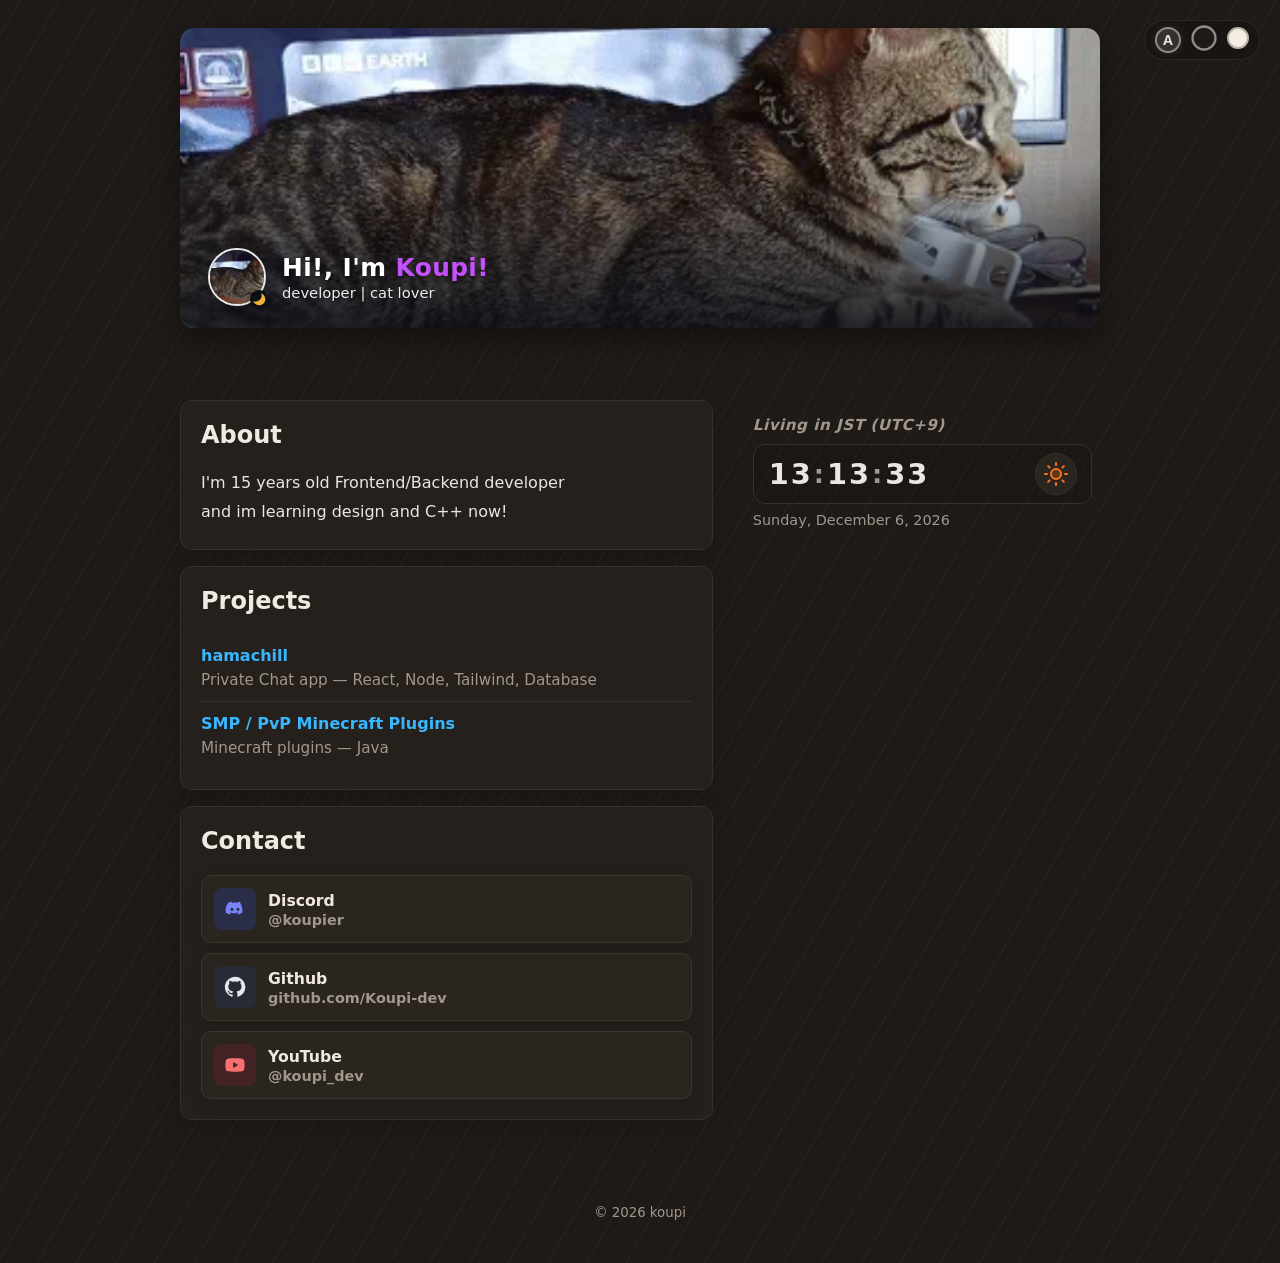
==== index.html @ d5b6e9b8 "aiueo" ====
<!doctype html>
<html lang="ja">

<head>
  <meta charset="utf-8" />
  <meta name="viewport" content="width=device-width,initial-scale=1" />
  <title>koupi</title>
  <link rel="icon" type="image/png" href="https://mc-heads.net/avatar/hamatiii/64">
  <link rel="stylesheet" href="styles.css">
</head>

<body>
  <div class="theme-selector">
    <button class="animation-toggle active" aria-label="Toggle background animation" aria-pressed="true">
      <span class="tooltip">Animation</span>
      <span class="animation-icon">A</span>
    </button>
    <button class="theme-btn theme-btn-dark active" data-theme-select="dark" aria-label="Switch to Brown Tabby theme">
      <span class="tooltip">Brown Tabby</span>
    </button>
    <button class="theme-btn theme-btn-light" data-theme-select="light" aria-label="Switch to Persian theme">
      <span class="tooltip">Persian</span>
    </button>
  </div>

  <header class="site-header">
    <div class="banner-card">
      <img class="banner-image" src="/assets/banner_cat.webp" alt="Banner background">
      <div class="banner-overlay">
        <div class="profile-header">
          <div class="avatar-wrapper">
            <img id="discord-avatar" class="avatar-img" src="/assets/banner_cat.webp" alt="Koupi Avatar">
            <div id="status-badge" class="status-badge" title="Discord Status">
              <svg id="status-svg" viewBox="0 0 16 16">
                <g transform="translate(16, 0) scale(-1, 1)">
                  <path fill="#f0b232" d="M14.5 10.2A6.5 6.5 0 0 1 5.8 1.5a7 7 0 1 0 8.7 8.7Z" />
                </g>
              </svg>
            </div>
          </div>
          <div class="profile-text">
            <h1 class="name">Hi!, I'm <span class="accent-name">Koupi!</span></h1>
            <p class="role">developer | cat lover</p>
          </div>
        </div>
      </div>
    </div>
    <div class="container">
      <span class="sr-only">Koupi — Developer | Cat Lover</span>
    </div>
  </header>

  <main class="container">
    <div class="layout-grid">
      <!-- Left Column: Floating Cards -->
      <div class="main-column">
        <section id="about" class="card">
          <h2>About</h2>
          <p>I'm 15 years old Frontend/Backend developer<br>and im learning design and C++ now!</p>
        </section>

        <section id="projects" class="card">
          <h2>Projects</h2>
          <ul class="projects-list">
            <li>
              <a href="#" target="_blank" rel="noopener noreferrer">hamachill</a>
              <p class="muted">Private Chat app — React, Node, Tailwind, Database</p>
            </li>
            <li>
              <a href="#" target="_blank" rel="noopener noreferrer">SMP / PvP Minecraft Plugins</a>
              <p class="muted">Minecraft plugins — Java</p>
            </li>
          </ul>
        </section>

        <section id="contact" class="card">
          <h2>Contact</h2>
          <div class="contact-links">
            <a class="contact-link discord" href="https://discord.com/users/1322049832696938581" target="_blank" rel="noopener noreferrer">
              <span class="contact-icon" aria-hidden="true">
                <svg viewBox="0 0 24 24" role="img">
                  <path d="M19.5 5.2a15.5 15.5 0 0 0-3.9-1.2l-.2.4c-.2.3-.3.6-.4.9a14.5 14.5 0 0 0-6 0 8 8 0 0 0-.6-1.3 15.5 15.5 0 0 0-3.9 1.2C2.1 8.8 1.5 12.3 1.8 15.7a15.8 15.8 0 0 0 4.8 2.4l.9-1.5c-.5-.2-1-.5-1.5-.7l.4-.3c2.9 1.3 6.1 1.3 9.1 0l.4.3c-.5.3-1 .5-1.5.7l.9 1.5a15.8 15.8 0 0 0 4.8-2.4c.4-3.9-.7-7.4-2.6-10.5ZM8.7 14.1c-.9 0-1.6-.8-1.6-1.8s.7-1.8 1.6-1.8 1.6.8 1.6 1.8-.7 1.8-1.6 1.8Zm6.6 0c-.9 0-1.6-.8-1.6-1.8s.7-1.8 1.6-1.8 1.6.8 1.6 1.8-.7 1.8-1.6 1.8Z" />
                </svg>
              </span>
              <span>
                <strong>Discord</strong>
                <span>@koupier</span>
              </span>
            </a>
            <a class="contact-link github" href="https://github.com/Koupi-dev/" target="_blank" rel="noopener noreferrer">
              <span class="contact-icon" aria-hidden="true">
                <svg viewBox="0 0 24 24" role="img">
                  <path d="M12 .8a11.2 11.2 0 0 0-3.5 21.8c.6.1.8-.2.8-.6v-2c-3.2.7-3.9-1.4-3.9-1.4-.5-1.3-1.2-1.7-1.2-1.7-1-.7.1-.7.1-.7 1.1.1 1.7 1.2 1.7 1.2 1 1.7 2.6 1.2 3.3.9.1-.7.4-1.2.7-1.5-2.6-.3-5.3-1.3-5.3-5.6 0-1.2.4-2.2 1.2-3-.1-.3-.5-1.5.1-3 0 0 .9-.3 3.1 1.1a10.8 10.8 0 0 1 5.6 0c2.1-1.4 3.1-1.1 3.1-1.1.6 1.5.2 2.7.1 3 .7.8 1.2 1.8 1.2 3 0 4.3-2.7 5.3-5.3 5.6.4.4.8 1.1.8 2.2v3.1c0 .4.2.7.8.6A11.2 11.2 0 0 0 12 .8Z" />
                </svg>
              </span>
              <span>
                <strong>Github</strong>
                <span>github.com/Koupi-dev</span>
              </span>
            </a>
            <a class="contact-link youtube" href="https://www.youtube.com/@koupi_dev" target="_blank" rel="noopener noreferrer">
              <span class="contact-icon" aria-hidden="true">
                <svg viewBox="0 0 24 24" role="img">
                  <path d="M22 7.2a3 3 0 0 0-2.1-2.1C18 4.6 12 4.6 12 4.6s-6 0-7.9.5A3 3 0 0 0 2 7.2 31.2 31.2 0 0 0 1.5 12c0 1.6.2 3.2.5 4.8a3 3 0 0 0 2.1 2.1c1.9.5 7.9.5 7.9.5s6 0 7.9-.5a3 3 0 0 0 2.1-2.1c.3-1.6.5-3.2.5-4.8s-.2-3.2-.5-4.8ZM10 15.2V8.8l5.5 3.2-5.5 3.2Z" />
                </svg>
              </span>
              <span>
                <strong>YouTube</strong>
                <span>@koupi_dev</span>
              </span>
            </a>
          </div>
        </section>
      </div>

      <!-- Right Column: Flat Side Modules -->
      <div class="side-column">
        <div class="flat-module">
          <h3 class="module-title" style="text-transform: none; font-style: italic; font-size: 0.95rem; letter-spacing: 0.5px;">Living in JST (UTC+9)</h3>
          <div class="clock-wrapper">
            <div class="clock-container">
              <!-- Hours -->
              <div class="digit-slider">
                <div class="digit-col" id="h-tens">
                  <div>0</div><div>1</div><div>2</div><div>3</div><div>4</div><div>5</div><div>6</div><div>7</div><div>8</div><div>9</div>
                </div>
              </div>
              <div class="digit-slider">
                <div class="digit-col" id="h-units">
                  <div>0</div><div>1</div><div>2</div><div>3</div><div>4</div><div>5</div><div>6</div><div>7</div><div>8</div><div>9</div>
                </div>
              </div>
              
              <span class="clock-colon">:</span>
              
              <!-- Minutes -->
              <div class="digit-slider">
                <div class="digit-col" id="m-tens">
                  <div>0</div><div>1</div><div>2</div><div>3</div><div>4</div><div>5</div><div>6</div><div>7</div><div>8</div><div>9</div>
                </div>
              </div>
              <div class="digit-slider">
                <div class="digit-col" id="m-units">
                  <div>0</div><div>1</div><div>2</div><div>3</div><div>4</div><div>5</div><div>6</div><div>7</div><div>8</div><div>9</div>
                </div>
              </div>
              
              <span class="clock-colon">:</span>
              
              <!-- Seconds -->
              <div class="digit-slider">
                <div class="digit-col" id="s-tens">
                  <div>0</div><div>1</div><div>2</div><div>3</div><div>4</div><div>5</div><div>6</div><div>7</div><div>8</div><div>9</div>
                </div>
              </div>
              <div class="digit-slider">
                <div class="digit-col" id="s-units">
                  <div>0</div><div>1</div><div>2</div><div>3</div><div>4</div><div>5</div><div>6</div><div>7</div><div>8</div><div>9</div>
                </div>
              </div>
            </div>
            
            <div id="time-period-icon" class="time-period-icon" title="Time of Day">
              <!-- Dynamically populated SVG -->
            </div>
          </div>
          <div id="clock-date" class="date-display">Loading date...</div>
        </div>


      </div>
    </div>
  </main>

  <footer class="site-footer">
    <div class="container">
      <small>&copy; <span id="year"></span> koupi</small>
    </div>
  </footer>

  <script>
    console.log(
      `%c
  /\\_/\\  
 ( o.o )  Welcome to koupi.dev!
  > ^ <   I knew that you were watching here!
`,
      'color: #38b6ff; font-weight: bold; font-size: 14px; font-family: monospace;'
    );

    document.getElementById('year').textContent = new Date().getFullYear();

    // Random vibrant color for Koupi! on every load with identical lightness & saturation
    function setRandomKoupiColor() {
      const accentEl = document.querySelector('.accent-name');
      if (accentEl) {
        const randomHue = Math.floor(Math.random() * 360);
        accentEl.style.color = `hsl(${randomHue}, 95%, 65%)`;
      }
    }
    setRandomKoupiColor();

    // Theme Switcher Logic (Select specific theme on button click)
    const themeButtons = document.querySelectorAll('.theme-btn');
    const animationToggle = document.querySelector('.animation-toggle');
    let currentTheme = localStorage.getItem('theme') || 'dark';
    let animationEnabled = localStorage.getItem('backgroundAnimation');
    animationEnabled = animationEnabled === null ? true : animationEnabled === 'true';

    applyTheme(currentTheme);
    setBackgroundAnimation(animationEnabled);

    themeButtons.forEach(btn => {
      btn.addEventListener('click', () => {
        const theme = btn.dataset.themeSelect;
        currentTheme = theme;
        applyTheme(theme);
        localStorage.setItem('theme', theme);
      });
    });

    if (animationToggle) {
      animationToggle.addEventListener('click', () => {
        animationEnabled = !animationEnabled;
        setBackgroundAnimation(animationEnabled);
        localStorage.setItem('backgroundAnimation', String(animationEnabled));
      });
    }

    function applyTheme(theme) {
      themeButtons.forEach(btn => {
        if (btn.dataset.themeSelect === theme) {
          btn.classList.add('active');
        } else {
          btn.classList.remove('active');
        }
      });

      if (theme === 'light') {
        document.documentElement.setAttribute('data-theme', 'light');
      } else {
        document.documentElement.removeAttribute('data-theme');
      }
    }

    function setBackgroundAnimation(enabled) {
      const body = document.body;
      if (enabled) {
        body.classList.remove('bg-animation-paused');
        animationToggle.classList.add('active');
        animationToggle.setAttribute('aria-pressed', 'true');
      } else {
        body.classList.add('bg-animation-paused');
        animationToggle.classList.remove('active');
        animationToggle.setAttribute('aria-pressed', 'false');
      }
    }

    // JST Clock Logic with sliding animation & time period icon
    function updateJSTTime() {
      const now = new Date();
      // JST formatter
      const timeFormatter = new Intl.DateTimeFormat('ja-JP', {
        timeZone: 'Asia/Tokyo',
        hour: '2-digit',
        minute: '2-digit',
        second: '2-digit',
        hour12: false
      });
      const dateFormatter = new Intl.DateTimeFormat('en-US', {
        timeZone: 'Asia/Tokyo',
        weekday: 'long',
        year: 'numeric',
        month: 'long',
        day: 'numeric'
      });

      const timeParts = timeFormatter.formatToParts(now);
      const dateStr = dateFormatter.format(now);

      const hours = timeParts.find(p => p.type === 'hour').value;
      const minutes = timeParts.find(p => p.type === 'minute').value;
      const seconds = timeParts.find(p => p.type === 'second').value;

      // Update sliding digits
      updateDigitColumn('h-tens', hours[0]);
      updateDigitColumn('h-units', hours[1]);
      updateDigitColumn('m-tens', minutes[0]);
      updateDigitColumn('m-units', minutes[1]);
      updateDigitColumn('s-tens', seconds[0]);
      updateDigitColumn('s-units', seconds[1]);

      // Update date
      const dateEl = document.getElementById('clock-date');
      if (dateEl) dateEl.textContent = dateStr;

      // Update day/night period icon
      updatePeriodIcon(hours);
    }

    function updateDigitColumn(id, digit) {
      const col = document.getElementById(id);
      if (col) {
        col.style.transform = `translateY(-${digit * 10}%)`;
      }
    }

    let manualPeriodOverride = null; // null (auto), 'day', 'night'

    const timePeriodIconEl = document.getElementById('time-period-icon');
    if (timePeriodIconEl) {
      timePeriodIconEl.style.cursor = 'pointer';
      timePeriodIconEl.addEventListener('click', () => {
        if (manualPeriodOverride === null) {
          manualPeriodOverride = 'day';
        } else if (manualPeriodOverride === 'day') {
          manualPeriodOverride = 'night';
        } else {
          manualPeriodOverride = null;
        }
        // Force refresh JST display with current override
        updateJSTTime();
      });
    }

    function updatePeriodIcon(hours) {
      const iconEl = document.getElementById('time-period-icon');
      if (!iconEl) return;
      
      let targetPeriod = manualPeriodOverride;
      
      if (targetPeriod === null) {
        const hr = parseInt(hours, 10);
        // Daytime: 6:00 to 17:59 (6 <= hr < 18)
        if (hr >= 6 && hr < 18) {
          targetPeriod = 'day';
        } else {
          targetPeriod = 'night';
        }
      }

      let svgContent = '';
      if (targetPeriod === 'day') {
        // Simple minimal Sun - Orange
        svgContent = `<svg viewBox="0 0 24 24" fill="none" stroke="#f97316" stroke-width="2" stroke-linecap="round" stroke-linejoin="round" class="period-svg day"><circle cx="12" cy="12" r="5" fill="#f97316" fill-opacity="0.25"/><path d="M12 1v2M12 21v2M4.22 4.22l1.42 1.42M18.36 18.36l1.42 1.42M1 12h2M21 12h2M4.22 19.78l1.42-1.42M18.36 5.64l1.42-1.42"/></svg>`;
      } else {
        // Simple minimal Moon - Yellow
        svgContent = `<svg viewBox="0 0 24 24" fill="none" stroke="#eab308" stroke-width="2" stroke-linecap="round" stroke-linejoin="round" class="period-svg night"><path d="M21 12.79A9 9 0 1 1 11.21 3 7 7 0 0 0 21 12.79z" fill="#eab308" fill-opacity="0.25"/></svg>`;
      }
      
      if (iconEl.innerHTML !== svgContent) {
        iconEl.innerHTML = svgContent;
      }

      const prefix = manualPeriodOverride ? '[Manual] ' : '';
      const names = { day: 'Daytime', night: 'Nighttime' };
      iconEl.setAttribute('title', `${prefix}${names[targetPeriod]} (Click to toggle)`);
    }

    setInterval(updateJSTTime, 1000);
    updateJSTTime();

    const statusSVGs = {
      online: '<circle cx="8" cy="8" r="8" fill="#23a55a"/>',
      idle: '<g transform="translate(16, 0) scale(-1, 1)"><path fill="#f0b232" d="M14.5 10.2A6.5 6.5 0 0 1 5.8 1.5a7 7 0 1 0 8.7 8.7Z"/></g>',
      dnd: '<circle cx="8" cy="8" r="8" fill="#f23f43"/><rect x="3.5" y="6.5" width="9" height="3" rx="1.5" fill="#ffffff"/>',
      offline: '<circle cx="8" cy="8" r="8" fill="#80848e"/><circle cx="8" cy="8" r="4.2" fill="#12141d"/>'
    };

    function triggerHeaderAnimation() {
      const headerEl = document.querySelector('.profile-header');
      if (headerEl && !headerEl.classList.contains('loaded')) {
        headerEl.classList.add('loaded');
      }
    }

    // Fallback timeout in case fetch takes > 1.5s
    setTimeout(triggerHeaderAnimation, 1500);

    async function fetchLanyardData() {
      try {
        const res = await fetch('https://api.lanyard.rest/v1/users/1322049832696938581');
        const json = await res.json();
        if (json.success && json.data) {
          const data = json.data;
          if (data.discord_user && data.discord_user.avatar) {
            const user = data.discord_user;
            const avatarUrl = `https://cdn.discordapp.com/avatars/${user.id}/${user.avatar}.png?size=128`;
            document.getElementById('discord-avatar').src = avatarUrl;
          }
          const status = data.discord_status || 'offline';
          const statusSvgEl = document.getElementById('status-svg');
          if (statusSvgEl && statusSVGs[status]) {
            statusSvgEl.innerHTML = statusSVGs[status];
          }
        }
      } catch (err) {
        console.error('Failed to fetch Lanyard data:', err);
      } finally {
        triggerHeaderAnimation();
      }
    }

    fetchLanyardData();
    setInterval(fetchLanyardData, 10000);
  </script>
</body>

</html>
---- styles.css ----
@import url('https://fonts.googleapis.com/css2?family=Space+Mono:wght@700&display=swap');

/* ── Theme Variables ── */
:root{
  --banner-height:300px;
  --banner-aspect:3/1;
  --banner-card-width:920px;
  --content-width:min(95%, var(--banner-card-width));

  /* Dark: Kijitora + Retro Console */
  --body-bg:#1e1a17;
  --body-color:#ede6e0;
  --card-bg:#25201c;
  --card-border:#38302a;
  --muted:#a3978c;
  --link:#38b6ff;
  --card-h2:#f0eae2;
  --contact-bg:#2b2520;
  --contact-border:#3d342d;
  --contact-hover-bg:#332c26;
  --contact-hover-border:#54483e;
  --contact-strong:#f0e8e2;
  --discord-icon-bg:#2a2d48; --discord-icon-color:#7983f5;
  --github-icon-bg:#272b35;  --github-icon-color:#e2e8f0;
  --youtube-icon-bg:#442327; --youtube-icon-color:#f87171;
  --scrollbar-track:#1c1917;
  --scrollbar-thumb:#3d342d;
  --scrollbar-thumb-hover:#54483e;
  --stripe-color:rgba(255,255,255,0.025);
  --stripe-color2:rgba(255,255,255,0.04);
  --stripe-color3:rgba(255,255,255,0.02);
}

[data-theme="light"]{
  /* Light: Persian + Retro Console */
  --body-bg:#f5ede3;
  --body-color:#3b2f28;
  --card-bg:#fffcf7;
  --card-border:#e8d9cc;
  --muted:#9a7e70;
  --link:#c47d3b;
  --card-h2:#3b2f28;
  --contact-bg:#fff9f4;
  --contact-border:#e8d9cc;
  --contact-hover-bg:#fdf0e6;
  --contact-hover-border:#d4b49c;
  --contact-strong:#3b2f28;
  --discord-icon-bg:#e8ebff; --discord-icon-color:#5865f2;
  --github-icon-bg:#edf2ee;  --github-icon-color:#273142;
  --youtube-icon-bg:#ffe4e6; --youtube-icon-color:#ef4444;
  --scrollbar-track:#f5ede3;
  --scrollbar-thumb:#d4b49c;
  --scrollbar-thumb-hover:#c09a80;
  --stripe-color:rgba(60,30,10,0.04);
  --stripe-color2:rgba(60,30,10,0.065);
  --stripe-color3:rgba(60,30,10,0.03);
}

/* ── Reset & Base ── */
*{box-sizing:border-box}
body{
  font-family:Inter, system-ui, -apple-system, "Segoe UI", Roboto, "Helvetica Neue", Arial;
  margin:0;
  color:var(--body-color);
  position:relative;
  overflow-x:hidden;
  background-color:var(--body-bg);
  background-image:
    repeating-linear-gradient(
      -60deg,
      transparent 0px,
      transparent 6px,
      var(--stripe-color) 6px,
      var(--stripe-color) 7px,
      transparent 7px,
      transparent 14px,
      var(--stripe-color2) 14px,
      var(--stripe-color2) 15px,
      transparent 15px,
      transparent 24px,
      var(--stripe-color3) 24px,
      var(--stripe-color3) 25px,
      transparent 25px,
      transparent 34px
    );
  background-size: 250% 250%;
  animation: backgroundPan 40s linear infinite;
  transition:background-color 0.45s ease, color 0.45s ease;
}

body.bg-animation-paused{
  animation-play-state: paused !important;
}

@keyframes backgroundPan {
  0% { background-position: 0% 0%; }
  100% { background-position: 50% 50%; }
}

/* ── Theme Selector (Dots in Top-Right) ── */
.theme-selector{
  position:fixed;
  top:20px;
  right:20px;
  z-index:100;
  display:flex;
  gap:12px;
  padding:6px 10px;
  border-radius:30px;
  background:rgba(0,0,0,0.2);
  backdrop-filter:blur(8px);
  -webkit-backdrop-filter:blur(8px);
  border:1px solid rgba(255,255,255,0.08);
}
.animation-toggle{
  width:26px;
  height:26px;
  border-radius:50%;
  border:2px solid rgba(255,255,255,0.18);
  background:rgba(255,255,255,0.08);
  color:#ede6e0;
  font-size:0.9rem;
  font-weight:700;
  cursor:pointer;
  position:relative;
  display:grid;
  place-items:center;
  transition:transform 0.2s ease, border-color 0.3s ease, background-color 0.3s ease, box-shadow 0.3s ease;
  padding:0;
}
.animation-toggle:hover{
  transform:scale(1.12);
}
.animation-toggle.active{
  border-color:#8c8c8c !important;
  background:rgba(255,255,255,0.12);
  box-shadow:0 0 6px rgba(140,140,140,0.2);
}
.animation-icon{
  display:inline-block;
  line-height:1;
}
.theme-btn{
  width:22px;
  height:22px;
  border-radius:50%;
  border:2px solid transparent;
  cursor:pointer;
  position:relative;
  transition:transform 0.2s ease, border-color 0.3s ease, background-color 0.3s ease;
  padding:0;
  display:grid;
  place-items:center;
}
.theme-btn.active{
  border-color:#8c8c8c !important;
  transform:scale(1.15);
  box-shadow:0 0 8px rgba(0,0,0,0.2);
}
.theme-btn-dark{
  background:#1e1a17;
  border-color:rgba(255,255,255,0.4);
}
.theme-btn-light{
  background:#f5ede3;
  border-color:rgba(0,0,0,0.25);
}
.theme-btn:hover,
.animation-toggle:hover{
  transform:scale(1.2);
}

/* Tooltip with English breed names */
.theme-selector button .tooltip{
  position:absolute;
  bottom:-32px;
  left:50%;
  transform:translateX(-50%) translateY(4px);
  background:rgba(18,16,14,0.9);
  color:#ede6e0;
  padding:4px 8px;
  font-size:0.7rem;
  font-weight:600;
  border-radius:4px;
  white-space:nowrap;
  opacity:0;
  pointer-events:none;
  box-shadow:0 4px 10px rgba(0,0,0,0.3);
  transition:opacity 0.2s ease, transform 0.2s ease;
  border:1px solid rgba(255,255,255,0.08);
}
.theme-selector button:hover .tooltip{
  opacity:1;
  transform:translateX(-50%) translateY(0);
}

/* ── Layout Grid (2 Columns) ── */
.layout-grid{
  display:grid;
  grid-template-columns:1.5fr 1fr;
  gap:32px;
  align-items:start;
}
.container{width:var(--content-width);margin:0 auto;padding:24px 0}
.site-header{padding:28px 0 12px;border-bottom:none;overflow:visible;position:relative;z-index:1}

/* ── Banner ── */
.banner-card{
  width:var(--content-width);margin:0 auto;
  height:var(--banner-height);aspect-ratio:var(--banner-aspect);
  overflow:hidden;border-radius:14px;position:relative;
  background:#0d0f17;
  box-shadow:0 10px 28px rgba(0,0,0,.4);
  z-index:1;
}
.banner-card::after{content:"";position:absolute;bottom:0;left:0;right:0;height:55%;background:linear-gradient(to bottom,rgba(0,0,0,0),rgba(13,15,23,0.85));z-index:1;pointer-events:none}
.banner-image{width:100%;height:100%;object-fit:cover;object-position:center center;display:block;background-color:#000}
.banner-overlay{position:absolute;left:28px;bottom:22px;color:#fff;z-index:2}

/* ── Profile Header ── */
.profile-header{display:flex;align-items:center;gap:16px}
.avatar-wrapper{position:relative;flex-shrink:0;width:58px;height:58px;opacity:0}
.avatar-img{width:100%;height:100%;border-radius:50%;object-fit:cover;border:2px solid rgba(255,255,255,0.9);box-shadow:0 4px 14px rgba(0,0,0,0.35)}
.status-badge{position:absolute;bottom:-2px;right:-2px;width:18px;height:18px;background:#0d0f17;border-radius:50%;display:flex;align-items:center;justify-content:center;z-index:3;box-shadow:0 2px 6px rgba(0,0,0,0.4)}
.status-badge svg{width:14px;height:14px;display:block}
.profile-text{display:flex;flex-direction:column;gap:2px;opacity:0}

.profile-header.loaded .avatar-wrapper{animation:avatarPop 0.55s cubic-bezier(0.16,1,0.3,1) forwards}
.profile-header.loaded .profile-text{animation:textSlideRight 0.65s cubic-bezier(0.16,1,0.3,1) 0.1s forwards}

@keyframes avatarPop{0%{opacity:0;transform:scale(0.5)}100%{opacity:1;transform:scale(1)}}
@keyframes textSlideRight{0%{opacity:0;transform:translateX(-24px)}100%{opacity:1;transform:translateX(0)}}

.banner-overlay .name{font-size:1.55rem;margin:0;color:#fff;letter-spacing:0.4px;text-shadow:0 2px 6px rgba(0,0,0,0.6)}
.accent-name{font-weight:700}
.banner-overlay .role{margin:0;color:rgba(255,255,255,0.92);font-size:0.92rem;text-shadow:0 1px 4px rgba(0,0,0,0.6)}

/* ── Floating Cards (Left Column) ── */
.card{
  background:var(--card-bg);
  border:1px solid var(--card-border);
  border-radius:12px;padding:20px;margin:0 0 16px 0;
  box-shadow:0 8px 24px rgba(0,0,0,.15);
  transition:background 0.45s ease, border-color 0.45s ease, box-shadow 0.45s ease;
}
.card h2{margin-top:0;color:var(--card-h2);transition:color 0.45s ease}
#about p{line-height:1.8;margin:12px 0 2px}

main.container{padding-top:12px;position:relative;z-index:1}
.projects-list{list-style:none;padding:0;margin:0}
.projects-list li{padding:12px 0;border-bottom:1px solid var(--card-border);transition:border-color 0.45s ease}
.projects-list li:last-child{border-bottom:none}
a{color:var(--link);text-decoration:none;font-weight:600;transition:color 0.45s ease}
.muted{color:var(--muted);margin:6px 0 0;font-size:0.95rem;transition:color 0.45s ease}

/* ── Contact Links ── */
.contact-links{display:grid;gap:10px;margin-top:12px}
.contact-link{
  display:flex;align-items:center;gap:12px;padding:12px;
  border:1px solid var(--contact-border);border-radius:10px;
  background:var(--contact-bg);color:var(--body-color);
  box-shadow:0 6px 16px rgba(0,0,0,.12);
  transition:background 0.3s ease, border-color 0.3s ease, color 0.45s ease, box-shadow 0.2s ease;
}
.contact-link:hover{border-color:var(--contact-hover-border);background:var(--contact-hover-bg)}
.contact-icon{display:grid;place-items:center;flex:0 0 42px;width:42px;height:42px;border-radius:8px;transition:background 0.45s ease}
.contact-icon svg{width:22px;height:22px;fill:currentColor}
.contact-link strong{display:block;margin-bottom:2px;font-size:.98rem;color:var(--contact-strong);transition:color 0.45s ease}
.contact-link span span{display:block;color:var(--muted);font-size:.9rem;overflow-wrap:anywhere}
.contact-link.discord .contact-icon{background:var(--discord-icon-bg);color:var(--discord-icon-color)}
.contact-link.github  .contact-icon{background:var(--github-icon-bg); color:var(--github-icon-color)}
.contact-link.youtube .contact-icon{background:var(--youtube-icon-bg);color:var(--youtube-icon-color)}

/* ── Flat Side Panels (Right Column) ── */
.side-column{
  background:transparent;
}
.flat-module{
  border-bottom:2px solid var(--card-border);
  padding:16px 8px;
  transition:border-color 0.45s ease;
}
.flat-module:last-child{
  border-bottom:none;
}
.module-title{
  font-size:0.8rem;
  text-transform:uppercase;
  letter-spacing:1.2px;
  color:var(--muted);
  margin:0 0 10px 0;
  font-weight:700;
  transition:color 0.45s ease;
}

/* ── JST Clock Display & Animation ── */
.clock-wrapper{
  display:flex;
  align-items:center;
  justify-content:space-between;
  gap:16px;
  background:rgba(0,0,0,0.1);
  padding:8px 14px;
  border-radius:12px;
  border:1px solid var(--card-border);
  transition:border-color 0.45s ease;
}
.clock-container{
  display:flex;
  align-items:center;
}
.digit-slider{
  height:36px;
  width:22px;
  overflow:hidden;
  display:inline-block;
  position:relative;
}
.digit-col{
  display:flex;
  flex-direction:column;
  transition:transform 0.45s cubic-bezier(0.85, 0, 0.15, 1);
}
.digit-col div{
  height:36px;
  line-height:36px;
  text-align:center;
  font-family:inherit;
  font-size:1.8rem;
  font-weight:700;
  color:var(--body-color);
  transition:color 0.45s ease;
}
.clock-colon{
  font-family:inherit;
  font-size:1.6rem;
  font-weight:700;
  color:var(--muted);
  line-height:36px;
  height:36px;
  display:inline-block;
  padding:0 2px;
  animation:colonBlink 1s infinite steps(1) alternate;
  transition:color 0.45s ease;
}
@keyframes colonBlink{
  0%, 100% { opacity:1; }
  50% { opacity:0.35; }
}
.time-period-icon{
  width:42px;
  height:42px;
  display:flex;
  align-items:center;
  justify-content:center;
  border-radius:50%;
  background:var(--contact-bg);
  border:1px solid var(--card-border);
  transition:background 0.45s ease, border-color 0.45s ease;
  flex-shrink:0;
}
.period-svg{
  width:24px;
  height:24px;
  display:block;
}

.date-display{
  font-size:0.9rem;
  color:var(--muted);
  margin-top:8px;
  font-weight:500;
  transition:color 0.45s ease;
}

.sr-only{position:absolute;width:1px;height:1px;padding:0;margin:-1px;overflow:hidden;clip:rect(0,0,0,0);white-space:nowrap;border:0}

/* ── Footer & Scrollbar ── */
.site-footer{padding:18px 0;color:var(--muted);text-align:center;transition:color 0.45s ease}
::-webkit-scrollbar{width:10px}
::-webkit-scrollbar-track{background:var(--scrollbar-track)}
::-webkit-scrollbar-thumb{background:var(--scrollbar-thumb);border-radius:5px}
::-webkit-scrollbar-thumb:hover{background:var(--scrollbar-thumb-hover)}

/* ── Responsive ── */
@media(max-width:900px){
  .layout-grid{grid-template-columns:1fr;gap:24px}
  .banner-card{height:180px}.banner-overlay{left:20px;bottom:16px}.avatar-wrapper{width:48px;height:48px}.banner-overlay .name{font-size:1.3rem}
  .flat-module{border-bottom:2px solid var(--card-border);padding:20px 0}
  .clock-wrapper{padding:6px 12px}
  .digit-slider{height:30px;width:18px}
  .digit-col div{height:30px;line-height:30px;font-size:1.5rem}
  .clock-colon{font-size:1.3rem;line-height:30px;height:30px}
}
@media(max-width:600px){
  .banner-card{height:140px}.banner-overlay{left:14px;bottom:12px}.avatar-wrapper{width:42px;height:42px}.profile-header{gap:12px}.banner-overlay .name{font-size:1.1rem}.banner-overlay .role{font-size:0.8rem}.container{padding:16px 0}main.container{padding-top:10px}
}
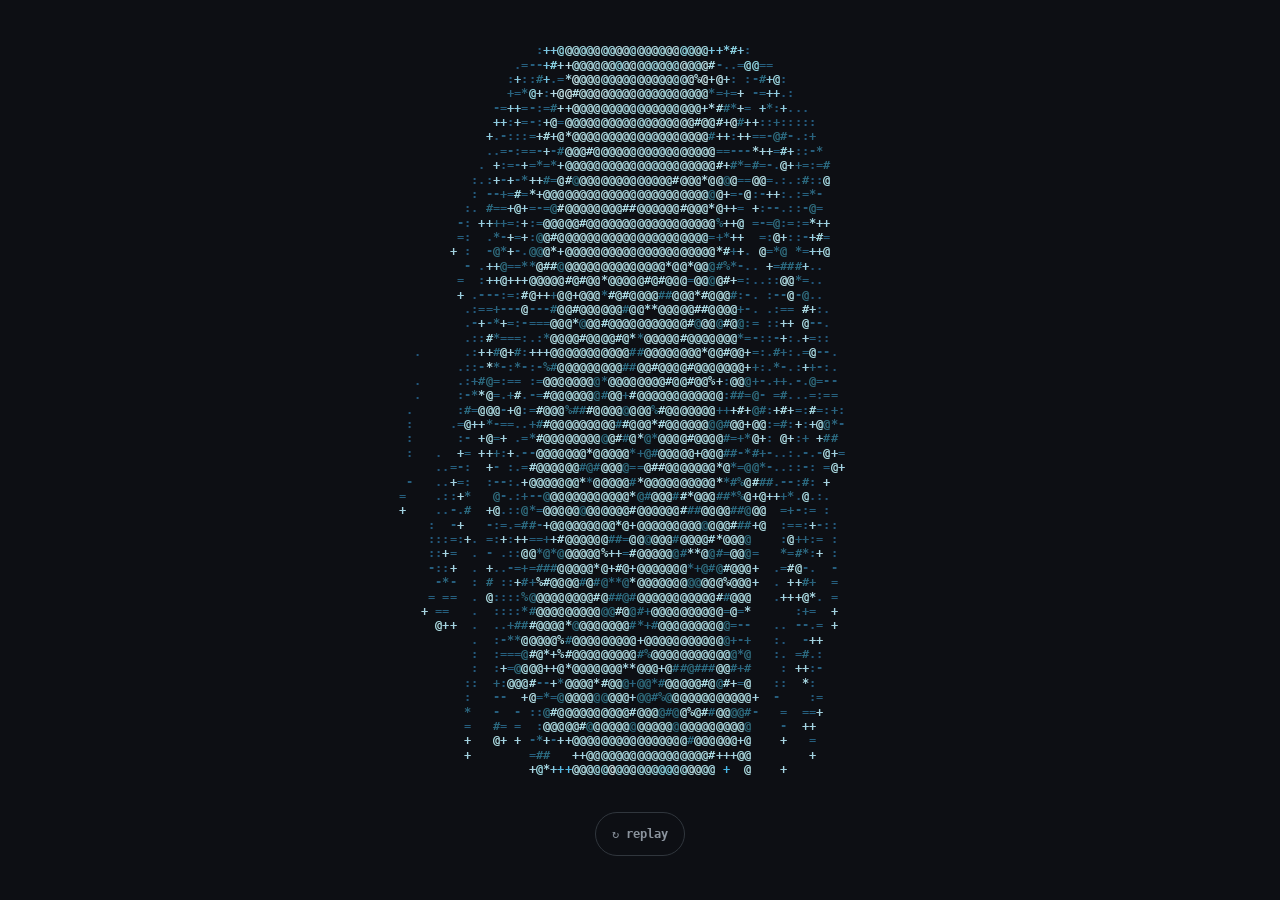
==== commit 8a743357: "update" ====
--- a/index.html
+++ b/index.html
@@ -1,409 +1,170 @@
 <!doctype html>
-<html lang="ja">
+<html lang="en">
+  <head>
+    <meta charset="utf-8" />
+    <meta name="viewport" content="width=device-width, initial-scale=1" />
+    <title>koupi intro fine</title>
+    <style>
+      *, *::before, *::after { box-sizing: border-box; }
+      html, body { margin: 0; min-height: 100vh; min-height: 100dvh; background: #0d0f14; color: #e6edf3; }
+      body { display: flex; flex-direction: column; justify-content: center; padding: 24px; overflow-x: hidden; }
+      @media (max-width: 499px) { body { padding: 12px; } }
+      #stage { width: 100%; max-width: 1100px; margin: 0 auto; transform-origin: 50% 50%; }
+      #intro { display: block; width: 100%; }
+      body.x-ready #intro { cursor: pointer; }
+      #intro-status { color: #8b949e; font: 12px "KoupiTerm", "DejaVu Sans Mono", ui-monospace, Menlo, Consolas, monospace; text-align: center; margin-top: 8px; overflow-wrap: anywhere; }
+      .x-replay { display: block; margin: 14px auto 0; min-height: 44px; padding: 0 16px; background: transparent; border: 1px solid #30363d; border-radius: 999px; color: #8b949e; font: 12px "KoupiTerm", "DejaVu Sans Mono", ui-monospace, Menlo, Consolas, monospace; cursor: pointer; }
+      #vibe { color: #6e7681; font: 13px "KoupiTerm", "DejaVu Sans Mono", ui-monospace, Menlo, Consolas, monospace; text-align: center; margin-top: 6px; opacity: 0; transition: opacity .6s ease .2s; }
+      body.x-ready #vibe { opacity: 1; }
+      .x-replay:hover, .x-replay:focus-visible { color: #e6edf3; }
+      /* CRT power-off, then a BIOS-style POST screen, then the terminal */
+      #stage.x-off { animation: x-crt .38s ease-in forwards; }
+      @keyframes x-crt {
+        0%   { transform: scale(1, 1); filter: brightness(1); opacity: 1; }
+        55%  { transform: scale(1, .006); filter: brightness(3); opacity: 1; }
+        100% { transform: scale(0, .006); filter: brightness(5); opacity: 0; }
+      }
+      #post { position: fixed; inset: 0; background: #0d0f14; color: #c9d1d9; padding: 24px max(24px, calc((100vw - 1100px) / 2)); display: none; overflow: hidden;
+              font: 700 clamp(12px, 1.6vw, 16px)/1.45 "KoupiTerm", "DejaVu Sans Mono", ui-monospace, Menlo, Consolas, monospace; white-space: pre-wrap; z-index: 10; }
+      #post.x-on { display: block; }
+      @media (max-width: 499px) { #post { padding: 12px; } }
+      #post .g { color: #7ee787; } #post .y { color: #f2cc60; } #post .c { color: #79c0ff; } #post .d { color: #8b949e; }
+      #post .cur { display: inline-block; width: .6em; height: 1.1em; vertical-align: text-bottom; background: #c9d1d9; animation: x-blink 1s steps(1) infinite; }
+      @keyframes x-blink { 50% { opacity: 0; } }
+    </style>
+  </head>
+  <body>
+    <div id="stage">
+      <canvas id="intro" role="img" aria-label="KOUPI animation. Tap or click to continue."></canvas>
+      <div id="intro-status" hidden></div>
+      <div id="vibe">this page is vibe-coded!</div>
+    </div>
+    <button class="x-replay" type="button" id="replay">↻ replay</button>
+    <div id="post" aria-live="polite"></div>
+    <script src="physics-intro-fine.js"></script>
+    <script>var TERM_B64 = "[base64]/IExIIDogZS5kZWx0YU1vZGUgPT09IDIgPyB3aW5kb3cuaW5uZXJIZWlnaHQgOiAxKTsKICAgIHdoZWVsQWNjICs9IGQgKiAwLjU7CiAgICB2YXIgbiA9IHdoZWVsQWNjID4gMCA/[base64]/[base64]/[base64]/[base64]/[base64]/[base64]/ICJzbGVlcGluZyIgOiBjYXQuYWlyID8gImp1bXBpbmchIiA6IGNhdC5tb2RlID09PSAicnVuIiA/[base64]/[base64]/[base64]/[base64]/[base64]/[base64]/[base64]/IChNYXRoLnJhbmRvbSgpIDwgMC41ID8gIkAiIDogIiUiKSA6IChNYXRoLnJhbmRvbSgpIDwgMC41ID8gIiMiIDogIioiKTsKICAgICAgICAgIHAuY29sID0gayA8IDAuNSA/[base64]/[base64]/IHJvd3MgLSAxIDogcm93cyAtIDMpOwogICAgICAgIHZhciBndyA9IE1hdGgucm91bmQoZ2ggKiBhc3BlY3QpOwogICAgICAgIHZhciBtYXhXID0gd2lkZSA/IE1hdGguZmxvb3IoY29scyAqIDAuNTUpIDogY29scyAtIDI7CiAgICAgICAgaWYgKGd3ID4gbWF4VykgeyBndyA9IG1heFc7IGdoID0gTWF0aC5tYXgoMywgTWF0aC5yb3VuZChndyAvIGFzcGVjdCkpOyB9CiAgICAgICAgdmFyIGF4ID0gd2lkZSA/[base64]/[base64]/[base64]/[base64]/[base64]/[base64]";</script>
+    <script>
+      (function () {
+        var reduce = window.matchMedia("(prefers-reduced-motion: reduce)").matches;
+        var ready = false, going = false, h = null;
+        function onDone() { ready = true; document.body.classList.add("x-ready"); }
+        function begin() {
+          ready = false; document.body.classList.remove("x-ready");
+          h = KoupiFine.start(document.getElementById("intro"), null, onDone);
+        }
+        function restart() {
+          if (going) return;
+          if (h && h.stop) h.stop();
+          ["intro", "intro-status"].forEach(function (id) {
+            var el = document.getElementById(id), fresh = el.cloneNode(false);
+            fresh.removeAttribute("style");
+            el.replaceWith(fresh);
+          });
+          begin();
+        }
+        document.getElementById("replay").addEventListener("click", function (e) { e.stopPropagation(); restart(); });
 
-<head>
-  <meta charset="utf-8" />
-  <meta name="viewport" content="width=device-width,initial-scale=1" />
-  <title>koupi</title>
-  <link rel="icon" type="image/png" href="https://mc-heads.net/avatar/hamatiii/64">
-  <link rel="stylesheet" href="styles.css">
-</head>
-
-<body>
-  <div class="theme-selector">
-    <button class="animation-toggle active" aria-label="Toggle background animation" aria-pressed="true">
-      <span class="tooltip">Animation</span>
-      <span class="animation-icon">A</span>
-    </button>
-    <button class="theme-btn theme-btn-dark active" data-theme-select="dark" aria-label="Switch to Brown Tabby theme">
-      <span class="tooltip">Brown Tabby</span>
-    </button>
-    <button class="theme-btn theme-btn-light" data-theme-select="light" aria-label="Switch to Persian theme">
-      <span class="tooltip">Persian</span>
-    </button>
-  </div>
-
-  <header class="site-header">
-    <div class="banner-card">
-      <img class="banner-image" src="/assets/banner_cat.webp" alt="Banner background">
-      <div class="banner-overlay">
-        <div class="profile-header">
-          <div class="avatar-wrapper">
-            <img id="discord-avatar" class="avatar-img" src="/assets/banner_cat.webp" alt="Koupi Avatar">
-            <div id="status-badge" class="status-badge" title="Discord Status">
-              <svg id="status-svg" viewBox="0 0 16 16">
-                <g transform="translate(16, 0) scale(-1, 1)">
-                  <path fill="#f0b232" d="M14.5 10.2A6.5 6.5 0 0 1 5.8 1.5a7 7 0 1 0 8.7 8.7Z" />
-                </g>
-              </svg>
-            </div>
-          </div>
-          <div class="profile-text">
-            <h1 class="name">Hi!, I'm <span class="accent-name">Koupi!</span></h1>
-            <p class="role">developer | cat lover</p>
-          </div>
-        </div>
-      </div>
-    </div>
-    <div class="container">
-      <span class="sr-only">Koupi — Developer | Cat Lover</span>
-    </div>
-  </header>
-
-  <main class="container">
-    <div class="layout-grid">
-      <!-- Left Column: Floating Cards -->
-      <div class="main-column">
-        <section id="about" class="card">
-          <h2>About</h2>
-          <p>I'm 15 years old Frontend/Backend developer<br>and im learning design and C++ now!</p>
-        </section>
-
-        <section id="projects" class="card">
-          <h2>Projects</h2>
-          <ul class="projects-list">
-            <li>
-              <a href="#" target="_blank" rel="noopener noreferrer">hamachill</a>
-              <p class="muted">Private Chat app — React, Node, Tailwind, Database</p>
-            </li>
-            <li>
-              <a href="#" target="_blank" rel="noopener noreferrer">SMP / PvP Minecraft Plugins</a>
-              <p class="muted">Minecraft plugins — Java</p>
-            </li>
-          </ul>
-        </section>
-
-        <section id="contact" class="card">
-          <h2>Contact</h2>
-          <div class="contact-links">
-            <a class="contact-link discord" href="https://discord.com/users/1322049832696938581" target="_blank" rel="noopener noreferrer">
-              <span class="contact-icon" aria-hidden="true">
-                <svg viewBox="0 0 24 24" role="img">
-                  <path d="M19.5 5.2a15.5 15.5 0 0 0-3.9-1.2l-.2.4c-.2.3-.3.6-.4.9a14.5 14.5 0 0 0-6 0 8 8 0 0 0-.6-1.3 15.5 15.5 0 0 0-3.9 1.2C2.1 8.8 1.5 12.3 1.8 15.7a15.8 15.8 0 0 0 4.8 2.4l.9-1.5c-.5-.2-1-.5-1.5-.7l.4-.3c2.9 1.3 6.1 1.3 9.1 0l.4.3c-.5.3-1 .5-1.5.7l.9 1.5a15.8 15.8 0 0 0 4.8-2.4c.4-3.9-.7-7.4-2.6-10.5ZM8.7 14.1c-.9 0-1.6-.8-1.6-1.8s.7-1.8 1.6-1.8 1.6.8 1.6 1.8-.7 1.8-1.6 1.8Zm6.6 0c-.9 0-1.6-.8-1.6-1.8s.7-1.8 1.6-1.8 1.6.8 1.6 1.8-.7 1.8-1.6 1.8Z" />
-                </svg>
-              </span>
-              <span>
-                <strong>Discord</strong>
-                <span>@koupier</span>
-              </span>
-            </a>
-            <a class="contact-link github" href="https://github.com/Koupi-dev/" target="_blank" rel="noopener noreferrer">
-              <span class="contact-icon" aria-hidden="true">
-                <svg viewBox="0 0 24 24" role="img">
-                  <path d="M12 .8a11.2 11.2 0 0 0-3.5 21.8c.6.1.8-.2.8-.6v-2c-3.2.7-3.9-1.4-3.9-1.4-.5-1.3-1.2-1.7-1.2-1.7-1-.7.1-.7.1-.7 1.1.1 1.7 1.2 1.7 1.2 1 1.7 2.6 1.2 3.3.9.1-.7.4-1.2.7-1.5-2.6-.3-5.3-1.3-5.3-5.6 0-1.2.4-2.2 1.2-3-.1-.3-.5-1.5.1-3 0 0 .9-.3 3.1 1.1a10.8 10.8 0 0 1 5.6 0c2.1-1.4 3.1-1.1 3.1-1.1.6 1.5.2 2.7.1 3 .7.8 1.2 1.8 1.2 3 0 4.3-2.7 5.3-5.3 5.6.4.4.8 1.1.8 2.2v3.1c0 .4.2.7.8.6A11.2 11.2 0 0 0 12 .8Z" />
-                </svg>
-              </span>
-              <span>
-                <strong>Github</strong>
-                <span>github.com/Koupi-dev</span>
-              </span>
-            </a>
-            <a class="contact-link youtube" href="https://www.youtube.com/@koupi_dev" target="_blank" rel="noopener noreferrer">
-              <span class="contact-icon" aria-hidden="true">
-                <svg viewBox="0 0 24 24" role="img">
-                  <path d="M22 7.2a3 3 0 0 0-2.1-2.1C18 4.6 12 4.6 12 4.6s-6 0-7.9.5A3 3 0 0 0 2 7.2 31.2 31.2 0 0 0 1.5 12c0 1.6.2 3.2.5 4.8a3 3 0 0 0 2.1 2.1c1.9.5 7.9.5 7.9.5s6 0 7.9-.5a3 3 0 0 0 2.1-2.1c.3-1.6.5-3.2.5-4.8s-.2-3.2-.5-4.8ZM10 15.2V8.8l5.5 3.2-5.5 3.2Z" />
-                </svg>
-              </span>
-              <span>
-                <strong>YouTube</strong>
-                <span>@koupi_dev</span>
-              </span>
-            </a>
-          </div>
-        </section>
-      </div>
-
-      <!-- Right Column: Flat Side Modules -->
-      <div class="side-column">
-        <div class="flat-module">
-          <h3 class="module-title" style="text-transform: none; font-style: italic; font-size: 0.95rem; letter-spacing: 0.5px;">Living in JST (UTC+9)</h3>
-          <div class="clock-wrapper">
-            <div class="clock-container">
-              <!-- Hours -->
-              <div class="digit-slider">
-                <div class="digit-col" id="h-tens">
-                  <div>0</div><div>1</div><div>2</div><div>3</div><div>4</div><div>5</div><div>6</div><div>7</div><div>8</div><div>9</div>
-                </div>
-              </div>
-              <div class="digit-slider">
-                <div class="digit-col" id="h-units">
-                  <div>0</div><div>1</div><div>2</div><div>3</div><div>4</div><div>5</div><div>6</div><div>7</div><div>8</div><div>9</div>
-                </div>
-              </div>
-              
-              <span class="clock-colon">:</span>
-              
-              <!-- Minutes -->
-              <div class="digit-slider">
-                <div class="digit-col" id="m-tens">
-                  <div>0</div><div>1</div><div>2</div><div>3</div><div>4</div><div>5</div><div>6</div><div>7</div><div>8</div><div>9</div>
-                </div>
-              </div>
-              <div class="digit-slider">
-                <div class="digit-col" id="m-units">
-                  <div>0</div><div>1</div><div>2</div><div>3</div><div>4</div><div>5</div><div>6</div><div>7</div><div>8</div><div>9</div>
-                </div>
-              </div>
-              
-              <span class="clock-colon">:</span>
-              
-              <!-- Seconds -->
-              <div class="digit-slider">
-                <div class="digit-col" id="s-tens">
-                  <div>0</div><div>1</div><div>2</div><div>3</div><div>4</div><div>5</div><div>6</div><div>7</div><div>8</div><div>9</div>
-                </div>
-              </div>
-              <div class="digit-slider">
-                <div class="digit-col" id="s-units">
-                  <div>0</div><div>1</div><div>2</div><div>3</div><div>4</div><div>5</div><div>6</div><div>7</div><div>8</div><div>9</div>
-                </div>
-              </div>
-            </div>
-            
-            <div id="time-period-icon" class="time-period-icon" title="Time of Day">
-              <!-- Dynamically populated SVG -->
-            </div>
-          </div>
-          <div id="clock-date" class="date-display">Loading date...</div>
-        </div>
-
-
-      </div>
-    </div>
-  </main>
-
-  <footer class="site-footer">
-    <div class="container">
-      <small>&copy; <span id="year"></span> koupi</small>
-    </div>
-  </footer>
-
-  <script>
-    console.log(
-      `%c
-  /\\_/\\  
- ( o.o )  Welcome to koupi.dev!
-  > ^ <   I knew that you were watching here!
-`,
-      'color: #38b6ff; font-weight: bold; font-size: 14px; font-family: monospace;'
-    );
-
-    document.getElementById('year').textContent = new Date().getFullYear();
-
-    // Random vibrant color for Koupi! on every load with identical lightness & saturation
-    function setRandomKoupiColor() {
-      const accentEl = document.querySelector('.accent-name');
-      if (accentEl) {
-        const randomHue = Math.floor(Math.random() * 360);
-        accentEl.style.color = `hsl(${randomHue}, 95%, 65%)`;
-      }
-    }
-    setRandomKoupiColor();
-
-    // Theme Switcher Logic (Select specific theme on button click)
-    const themeButtons = document.querySelectorAll('.theme-btn');
-    const animationToggle = document.querySelector('.animation-toggle');
-    let currentTheme = localStorage.getItem('theme') || 'dark';
-    let animationEnabled = localStorage.getItem('backgroundAnimation');
-    animationEnabled = animationEnabled === null ? true : animationEnabled === 'true';
-
-    applyTheme(currentTheme);
-    setBackgroundAnimation(animationEnabled);
-
-    themeButtons.forEach(btn => {
-      btn.addEventListener('click', () => {
-        const theme = btn.dataset.themeSelect;
-        currentTheme = theme;
-        applyTheme(theme);
-        localStorage.setItem('theme', theme);
-      });
-    });
-
-    if (animationToggle) {
-      animationToggle.addEventListener('click', () => {
-        animationEnabled = !animationEnabled;
-        setBackgroundAnimation(animationEnabled);
-        localStorage.setItem('backgroundAnimation', String(animationEnabled));
-      });
-    }
-
-    function applyTheme(theme) {
-      themeButtons.forEach(btn => {
-        if (btn.dataset.themeSelect === theme) {
-          btn.classList.add('active');
-        } else {
-          btn.classList.remove('active');
+        /* ---- boot: CRT off -> POST screen -> terminal ---- */
+        var post = document.getElementById("post");
+        /* the terminal is a whole page of its own; it replaces this document in place, so everything stays one file */
+        var gone = false;
+        function go() {
+          if (gone) return; gone = true;
+          var bytes = Uint8Array.from(atob(TERM_B64), function (c) { return c.charCodeAt(0); });
+          var html = new TextDecoder("utf-8").decode(bytes);
+          var m = cellSize();
+          html = html.replace("</head>", "<style>:root{--fs:" + m.fs + "px;--lh:" + m.lh + "px}</style></head>");
+          document.open(); document.write(html); document.close();
         }
-      });
-
-      if (theme === 'light') {
-        document.documentElement.setAttribute('data-theme', 'light');
-      } else {
-        document.documentElement.removeAttribute('data-theme');
-      }
-    }
-
-    function setBackgroundAnimation(enabled) {
-      const body = document.body;
-      if (enabled) {
-        body.classList.remove('bg-animation-paused');
-        animationToggle.classList.add('active');
-        animationToggle.setAttribute('aria-pressed', 'true');
-      } else {
-        body.classList.add('bg-animation-paused');
-        animationToggle.classList.remove('active');
-        animationToggle.setAttribute('aria-pressed', 'false');
-      }
-    }
-
-    // JST Clock Logic with sliding animation & time period icon
-    function updateJSTTime() {
-      const now = new Date();
-      // JST formatter
-      const timeFormatter = new Intl.DateTimeFormat('ja-JP', {
-        timeZone: 'Asia/Tokyo',
-        hour: '2-digit',
-        minute: '2-digit',
-        second: '2-digit',
-        hour12: false
-      });
-      const dateFormatter = new Intl.DateTimeFormat('en-US', {
-        timeZone: 'Asia/Tokyo',
-        weekday: 'long',
-        year: 'numeric',
-        month: 'long',
-        day: 'numeric'
-      });
-
-      const timeParts = timeFormatter.formatToParts(now);
-      const dateStr = dateFormatter.format(now);
-
-      const hours = timeParts.find(p => p.type === 'hour').value;
-      const minutes = timeParts.find(p => p.type === 'minute').value;
-      const seconds = timeParts.find(p => p.type === 'second').value;
-
-      // Update sliding digits
-      updateDigitColumn('h-tens', hours[0]);
-      updateDigitColumn('h-units', hours[1]);
-      updateDigitColumn('m-tens', minutes[0]);
-      updateDigitColumn('m-units', minutes[1]);
-      updateDigitColumn('s-tens', seconds[0]);
-      updateDigitColumn('s-units', seconds[1]);
-
-      // Update date
-      const dateEl = document.getElementById('clock-date');
-      if (dateEl) dateEl.textContent = dateStr;
-
-      // Update day/night period icon
-      updatePeriodIcon(hours);
-    }
-
-    function updateDigitColumn(id, digit) {
-      const col = document.getElementById(id);
-      if (col) {
-        col.style.transform = `translateY(-${digit * 10}%)`;
-      }
-    }
-
-    let manualPeriodOverride = null; // null (auto), 'day', 'night'
-
-    const timePeriodIconEl = document.getElementById('time-period-icon');
-    if (timePeriodIconEl) {
-      timePeriodIconEl.style.cursor = 'pointer';
-      timePeriodIconEl.addEventListener('click', () => {
-        if (manualPeriodOverride === null) {
-          manualPeriodOverride = 'day';
-        } else if (manualPeriodOverride === 'day') {
-          manualPeriodOverride = 'night';
-        } else {
-          manualPeriodOverride = null;
+        function sleep(ms) { return new Promise(function (r) { setTimeout(r, ms); }); }
+        function line(html) { var p = document.createElement("div"); p.innerHTML = html; post.insertBefore(p, post.lastChild); return p; }
+        /* blocky, stepped dissolve: the frozen frame is erased one character cell at a time, at a choppy ~14 fps */
+        async function pixelOut() {
+          var src = document.getElementById("intro"), r = src.getBoundingClientRect();
+          var cv = document.createElement("canvas");
+          cv.width = src.width; cv.height = src.height;
+          cv.style.cssText = "position:fixed;left:" + r.left + "px;top:" + r.top + "px;width:" + r.width + "px;height:" + r.height + "px;z-index:5;image-rendering:pixelated";
+          var c = cv.getContext("2d");
+          c.drawImage(src, 0, 0);
+          document.body.appendChild(cv);
+          document.getElementById("stage").style.visibility = "hidden";
+          var bw = Math.max(2, Math.round(cv.width / Math.max(1, r.width / 9))), bh = bw * 2;   // one terminal cell
+          var nx = Math.ceil(cv.width / bw), ny = Math.ceil(cv.height / bh), cells = [];
+          var img = c.getImageData(0, 0, cv.width, cv.height).data;
+          function lit(x, y) {          // does this cell hold any drawn character?
+            for (var k = 1; k < 4; k++) {
+              var px = Math.min(cv.width - 1, x * bw + (bw * k >> 2)), py = Math.min(cv.height - 1, y * bh + (bh * k >> 2));
+              if (img[(py * cv.width + px) * 4 + 3] > 40) return true;
+            }
+            return false;
+          }
+          for (var y = 0; y < ny; y++) for (var x = 0; x < nx; x++) if (lit(x, y)) cells.push([x, y, Math.random() + (y / ny) * 0.35]);
+          cells.sort(function (a, b) { return a[2] - b[2]; });     // random, drifting slightly top to bottom
+          var STEPS = 8, per = Math.ceil(cells.length / STEPS);
+          for (var s = 0; s < STEPS; s++) {
+            var part = cells.slice(s * per, (s + 1) * per);
+            // a few cells flash to solid before they go, like dead pixels
+            c.fillStyle = "#e6edf3";
+            for (var i = 0; i < part.length; i += 4) c.fillRect(part[i][0] * bw, part[i][1] * bh, bw, bh);
+            await sleep(35);
+            part.forEach(function (q) { c.clearRect(q[0] * bw, q[1] * bh, bw, bh); });
+            await sleep(40);
+          }
+          cv.remove();
+          await sleep(120);
         }
-        // Force refresh JST display with current override
-        updateJSTTime();
-      });
-    }
-
-    function updatePeriodIcon(hours) {
-      const iconEl = document.getElementById('time-period-icon');
-      if (!iconEl) return;
-      
-      let targetPeriod = manualPeriodOverride;
-      
-      if (targetPeriod === null) {
-        const hr = parseInt(hours, 10);
-        // Daytime: 6:00 to 17:59 (6 <= hr < 18)
-        if (hr >= 6 && hr < 18) {
-          targetPeriod = 'day';
-        } else {
-          targetPeriod = 'night';
+        /* the intro's character cell, so every screen after it keeps the same text size */
+        function cellSize() {
+          var cw = parseFloat(document.getElementById("intro").dataset.cw) || 8.5;
+          return { fs: (cw * 1.6).toFixed(2), lh: (cw * 2).toFixed(2) };
         }
-      }
-
-      let svgContent = '';
-      if (targetPeriod === 'day') {
-        // Simple minimal Sun - Orange
-        svgContent = `<svg viewBox="0 0 24 24" fill="none" stroke="#f97316" stroke-width="2" stroke-linecap="round" stroke-linejoin="round" class="period-svg day"><circle cx="12" cy="12" r="5" fill="#f97316" fill-opacity="0.25"/><path d="M12 1v2M12 21v2M4.22 4.22l1.42 1.42M18.36 18.36l1.42 1.42M1 12h2M21 12h2M4.22 19.78l1.42-1.42M18.36 5.64l1.42-1.42"/></svg>`;
-      } else {
-        // Simple minimal Moon - Yellow
-        svgContent = `<svg viewBox="0 0 24 24" fill="none" stroke="#eab308" stroke-width="2" stroke-linecap="round" stroke-linejoin="round" class="period-svg night"><path d="M21 12.79A9 9 0 1 1 11.21 3 7 7 0 0 0 21 12.79z" fill="#eab308" fill-opacity="0.25"/></svg>`;
-      }
-      
-      if (iconEl.innerHTML !== svgContent) {
-        iconEl.innerHTML = svgContent;
-      }
-
-      const prefix = manualPeriodOverride ? '[Manual] ' : '';
-      const names = { day: 'Daytime', night: 'Nighttime' };
-      iconEl.setAttribute('title', `${prefix}${names[targetPeriod]} (Click to toggle)`);
-    }
-
-    setInterval(updateJSTTime, 1000);
-    updateJSTTime();
-
-    const statusSVGs = {
-      online: '<circle cx="8" cy="8" r="8" fill="#23a55a"/>',
-      idle: '<g transform="translate(16, 0) scale(-1, 1)"><path fill="#f0b232" d="M14.5 10.2A6.5 6.5 0 0 1 5.8 1.5a7 7 0 1 0 8.7 8.7Z"/></g>',
-      dnd: '<circle cx="8" cy="8" r="8" fill="#f23f43"/><rect x="3.5" y="6.5" width="9" height="3" rx="1.5" fill="#ffffff"/>',
-      offline: '<circle cx="8" cy="8" r="8" fill="#80848e"/><circle cx="8" cy="8" r="4.2" fill="#12141d"/>'
-    };
-
-    function triggerHeaderAnimation() {
-      const headerEl = document.querySelector('.profile-header');
-      if (headerEl && !headerEl.classList.contains('loaded')) {
-        headerEl.classList.add('loaded');
-      }
-    }
-
-    // Fallback timeout in case fetch takes > 1.5s
-    setTimeout(triggerHeaderAnimation, 1500);
-
-    async function fetchLanyardData() {
-      try {
-        const res = await fetch('https://api.lanyard.rest/v1/users/1322049832696938581');
-        const json = await res.json();
-        if (json.success && json.data) {
-          const data = json.data;
-          if (data.discord_user && data.discord_user.avatar) {
-            const user = data.discord_user;
-            const avatarUrl = `https://cdn.discordapp.com/avatars/${user.id}/${user.avatar}.png?size=128`;
-            document.getElementById('discord-avatar').src = avatarUrl;
-          }
-          const status = data.discord_status || 'offline';
-          const statusSvgEl = document.getElementById('status-svg');
-          if (statusSvgEl && statusSVGs[status]) {
-            statusSvgEl.innerHTML = statusSVGs[status];
-          }
+        async function boot() {
+          if (going) return;
+          going = true;
+          if (reduce) return go();
+          document.getElementById("replay").style.visibility = "hidden";
+          await pixelOut();
+          var m = cellSize();
+          post.style.fontSize = m.fs + "px"; post.style.lineHeight = m.lh + "px";
+          post.innerHTML = '<span class="cur"></span>';
+          post.classList.add("x-on");
+          var skip = function () { go(); };
+          post.addEventListener("pointerdown", skip);
+          window.addEventListener("keydown", skip);
+          await sleep(260);
+          line('<span class="c">KOUPI BIOS</span> v15.44  <span class="d">(C) 2011-2026 koupi</span>');
+          await sleep(120);
+          line('CPU  : Tora Cat Engine @ 9 lives');
+          await sleep(110);
+          var mem = line('Memory Test : 0K');
+          for (var k = 0; k <= 16; k++) { mem.textContent = "Memory Test : " + (k * 4096) + "K"; await sleep(22); }
+          mem.innerHTML = 'Memory Test : 65536K <span class="g">OK</span>';
+          await sleep(160);
+          line(' ');
+          line('Detecting devices ...');
+          await sleep(180);
+          line('  /dev/catbox0 ........ <span class="g">OK</span>');
+          await sleep(110);
+          line('  /dev/keyboard ....... <span class="g">OK</span>');
+          await sleep(110);
+          line('  /dev/coffee ......... <span class="y">LOW</span>');
+          await sleep(200);
+          line(' ');
+          line('Booting from <span class="c">koupi.dev</span> ...');
+          await sleep(520);
+          go();
         }
-      } catch (err) {
-        console.error('Failed to fetch Lanyard data:', err);
-      } finally {
-        triggerHeaderAnimation();
-      }
-    }
-
-    fetchLanyardData();
-    setInterval(fetchLanyardData, 10000);
-  </script>
-</body>
-
-</html>+        function tryBoot(e) {
+          if (!ready || going) return;
+          if (e && e.target && e.target.closest && e.target.closest("button")) return;
+          boot();
+        }
+        document.addEventListener("click", tryBoot);
+        window.addEventListener("keydown", function (e) {
+          if (e.key === "Enter" || e.key === " ") { if (ready && !going) e.preventDefault(); tryBoot(e); }
+        });
+        begin();
+      })();
+    </script>
+  </body>
+</html>
